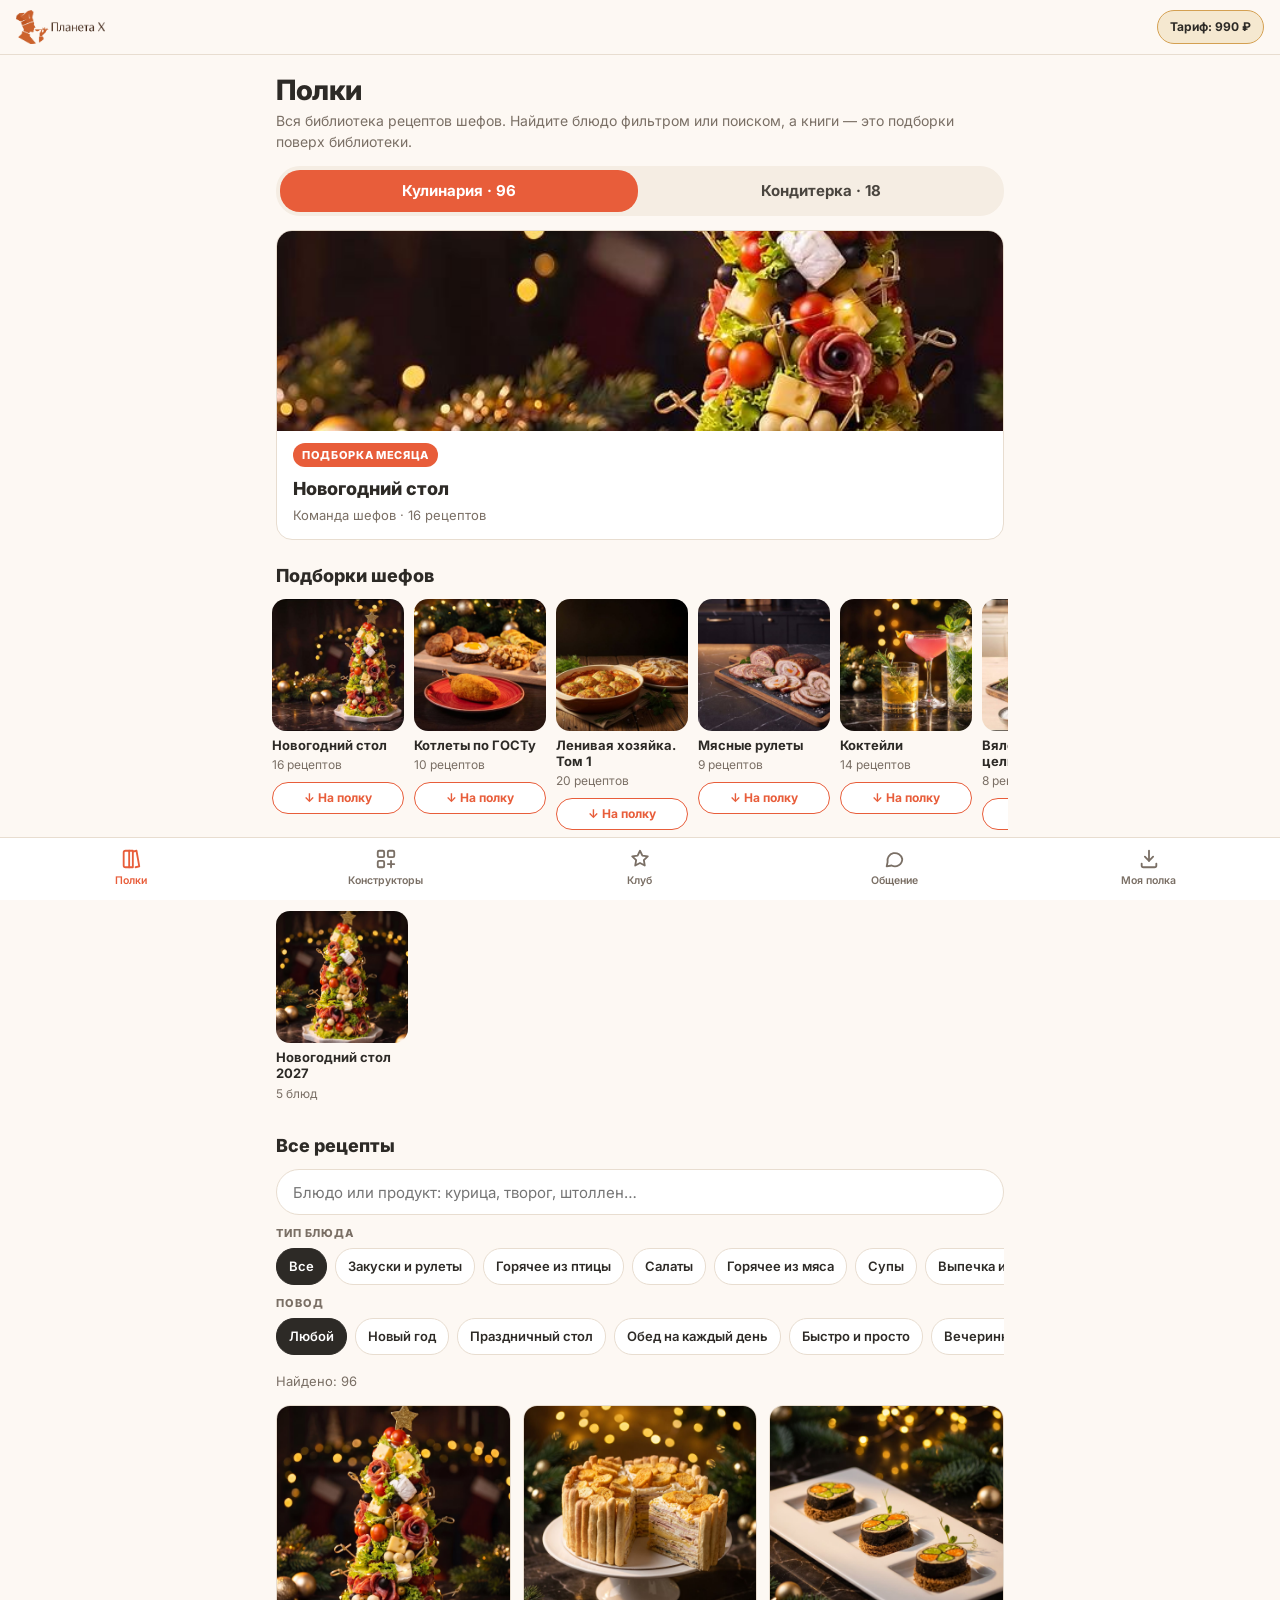
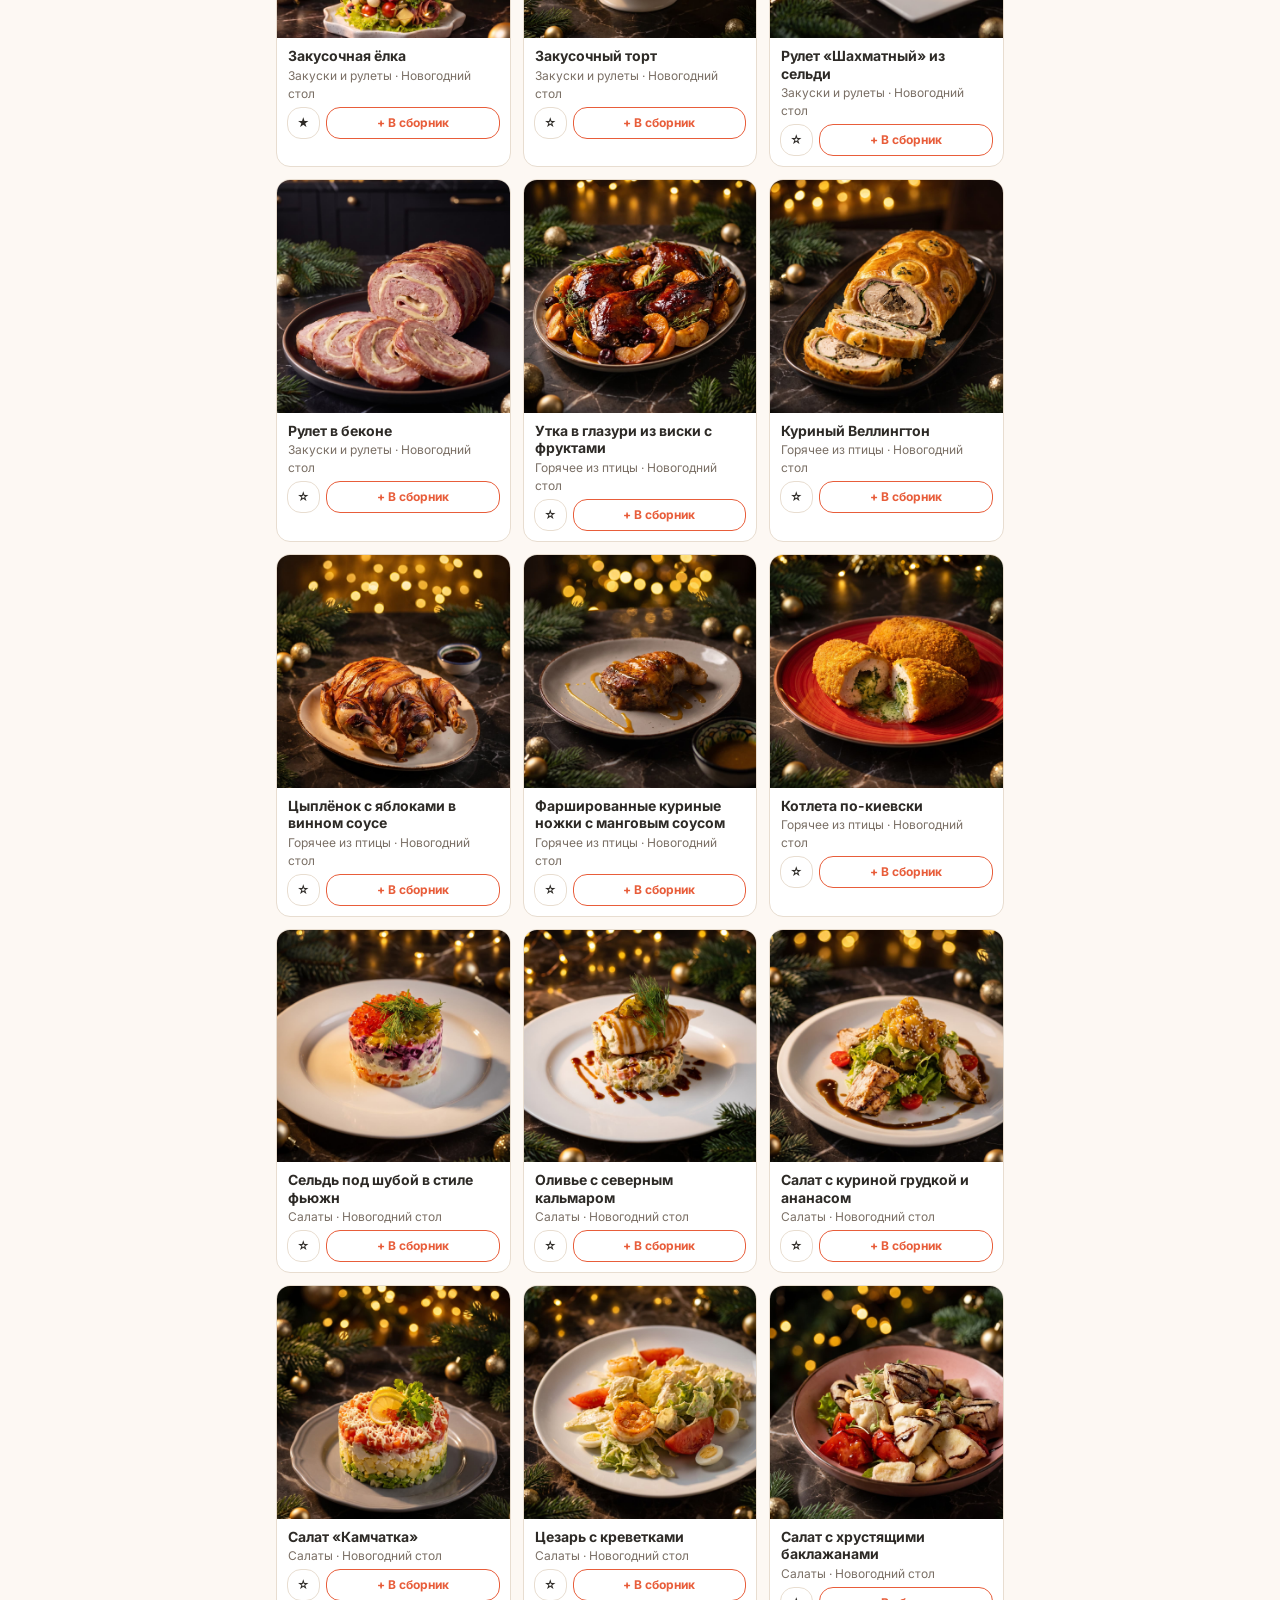
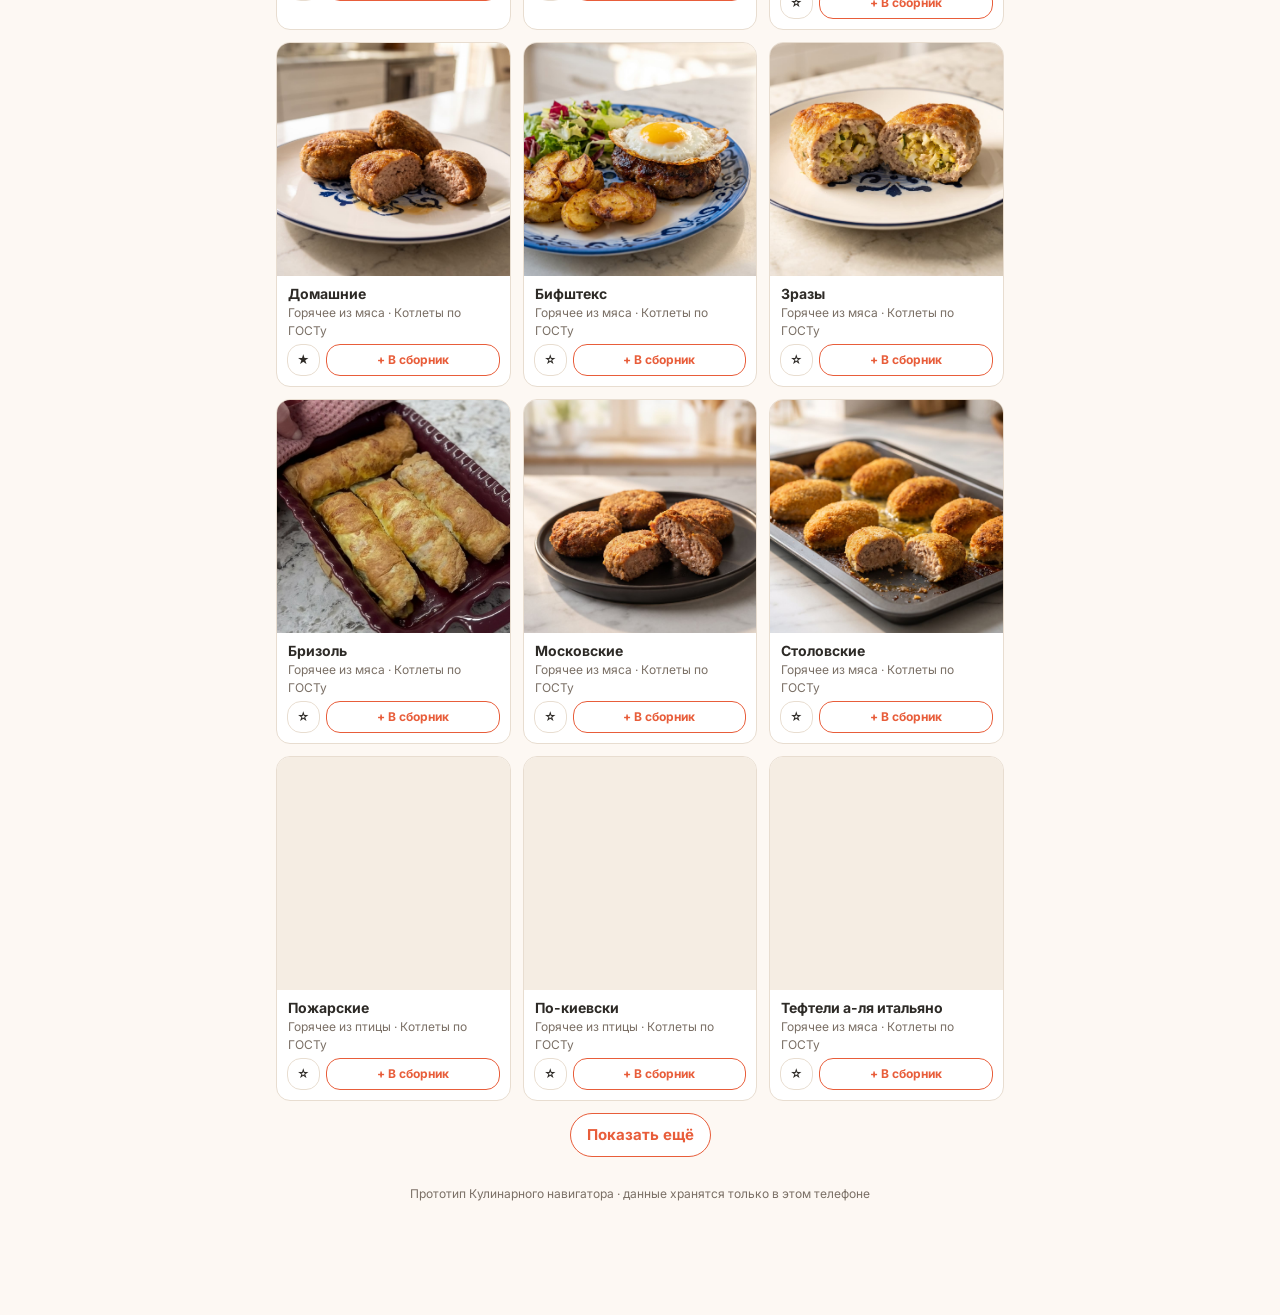
==== reset.html @ b21b353a "Страница сброса reset.html" ====
<!doctype html>
<html lang="ru"><head><meta charset="utf-8"><meta name="viewport" content="width=device-width,initial-scale=1"><meta name="robots" content="noindex">
<title>Обновление навигатора</title>
<style>body{margin:0;font:16px/1.5 Inter,"Segoe UI",system-ui,sans-serif;background:#FDF8F3;color:#2D2A26;display:grid;place-items:center;min-height:100vh;padding:24px;text-align:center}</style></head>
<body><div><h2>Обновляю приложение…</h2><p id="s">Очищаю старую сохранённую версию</p></div>
<script>
(async () => {
  const s = document.getElementById("s");
  try { if ("serviceWorker" in navigator) for (const r of await navigator.serviceWorker.getRegistrations()) await r.unregister(); } catch (_) {}
  try { if (window.caches) for (const k of await caches.keys()) await caches.delete(k); } catch (_) {}
  s.textContent = "Готово, открываю навигатор…";
  setTimeout(() => location.replace("./?demo&v=" + Date.now()), 900);
})();
</script></body></html>
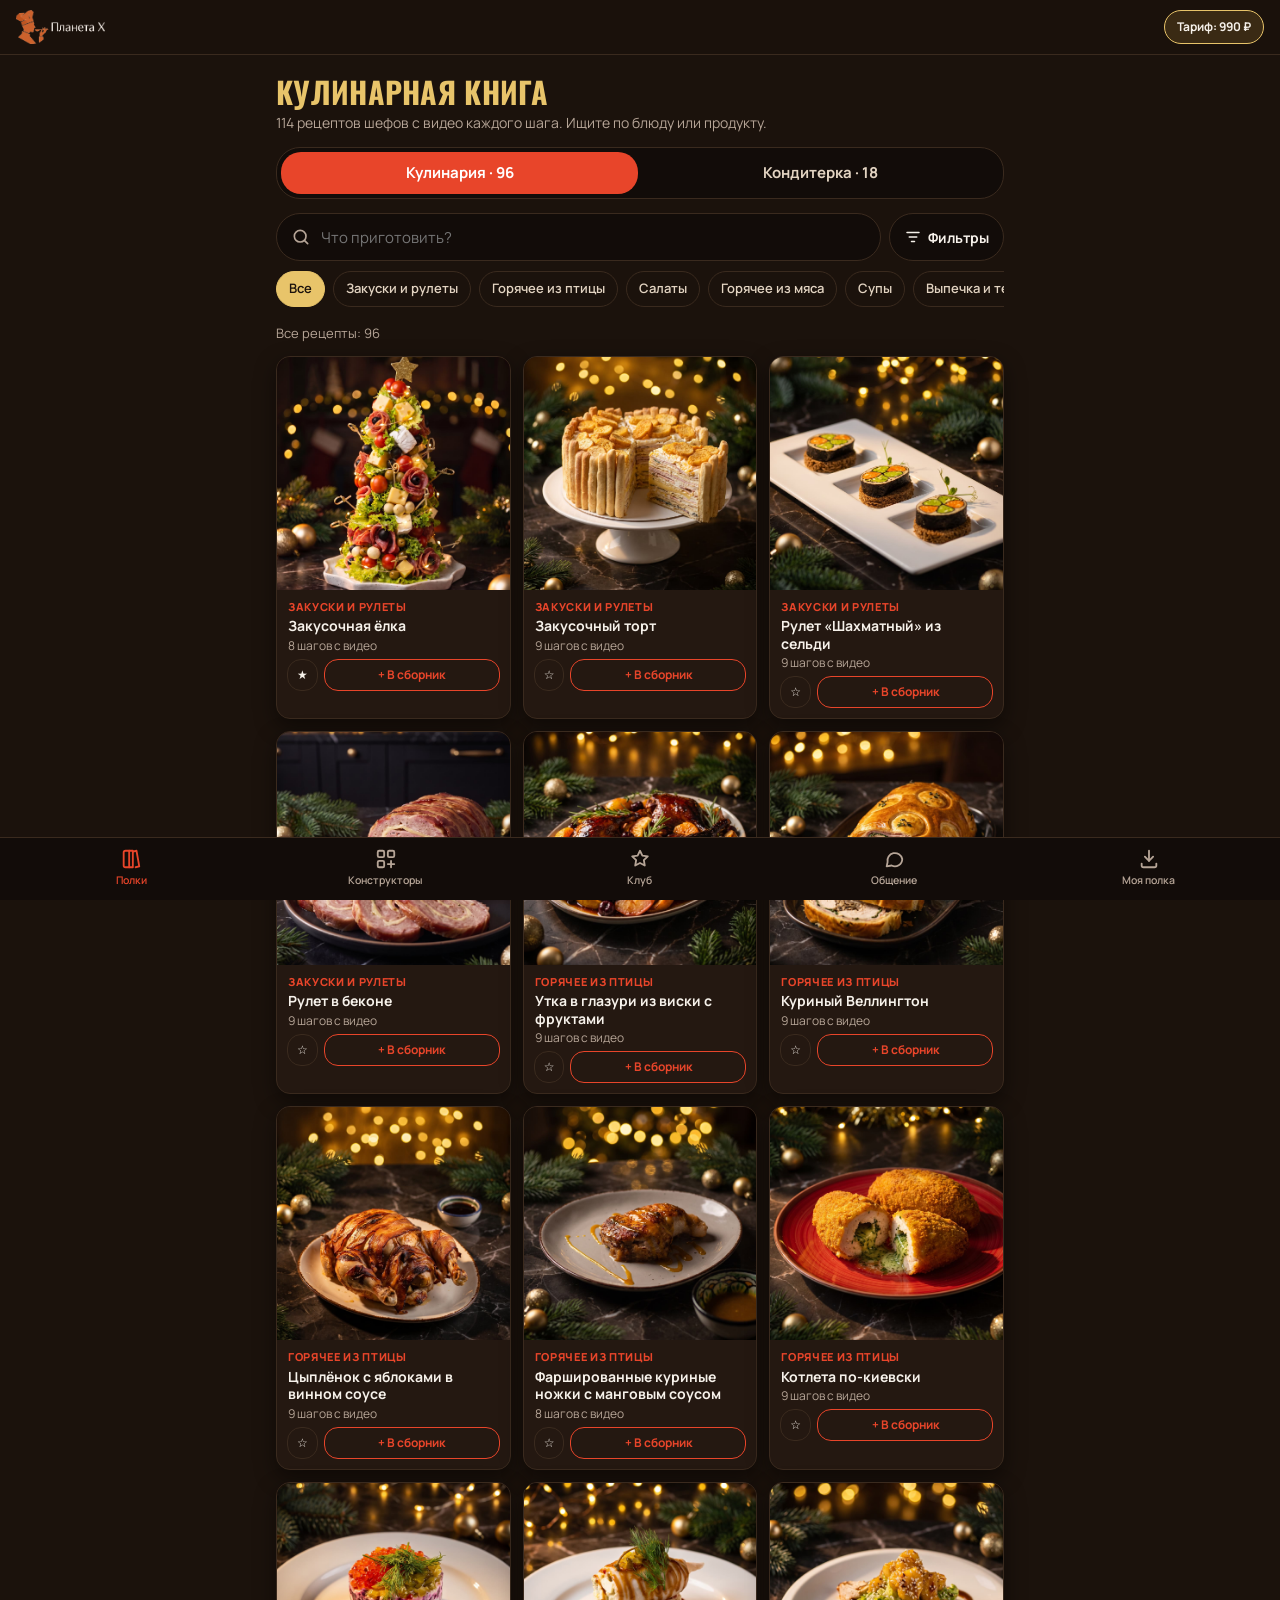
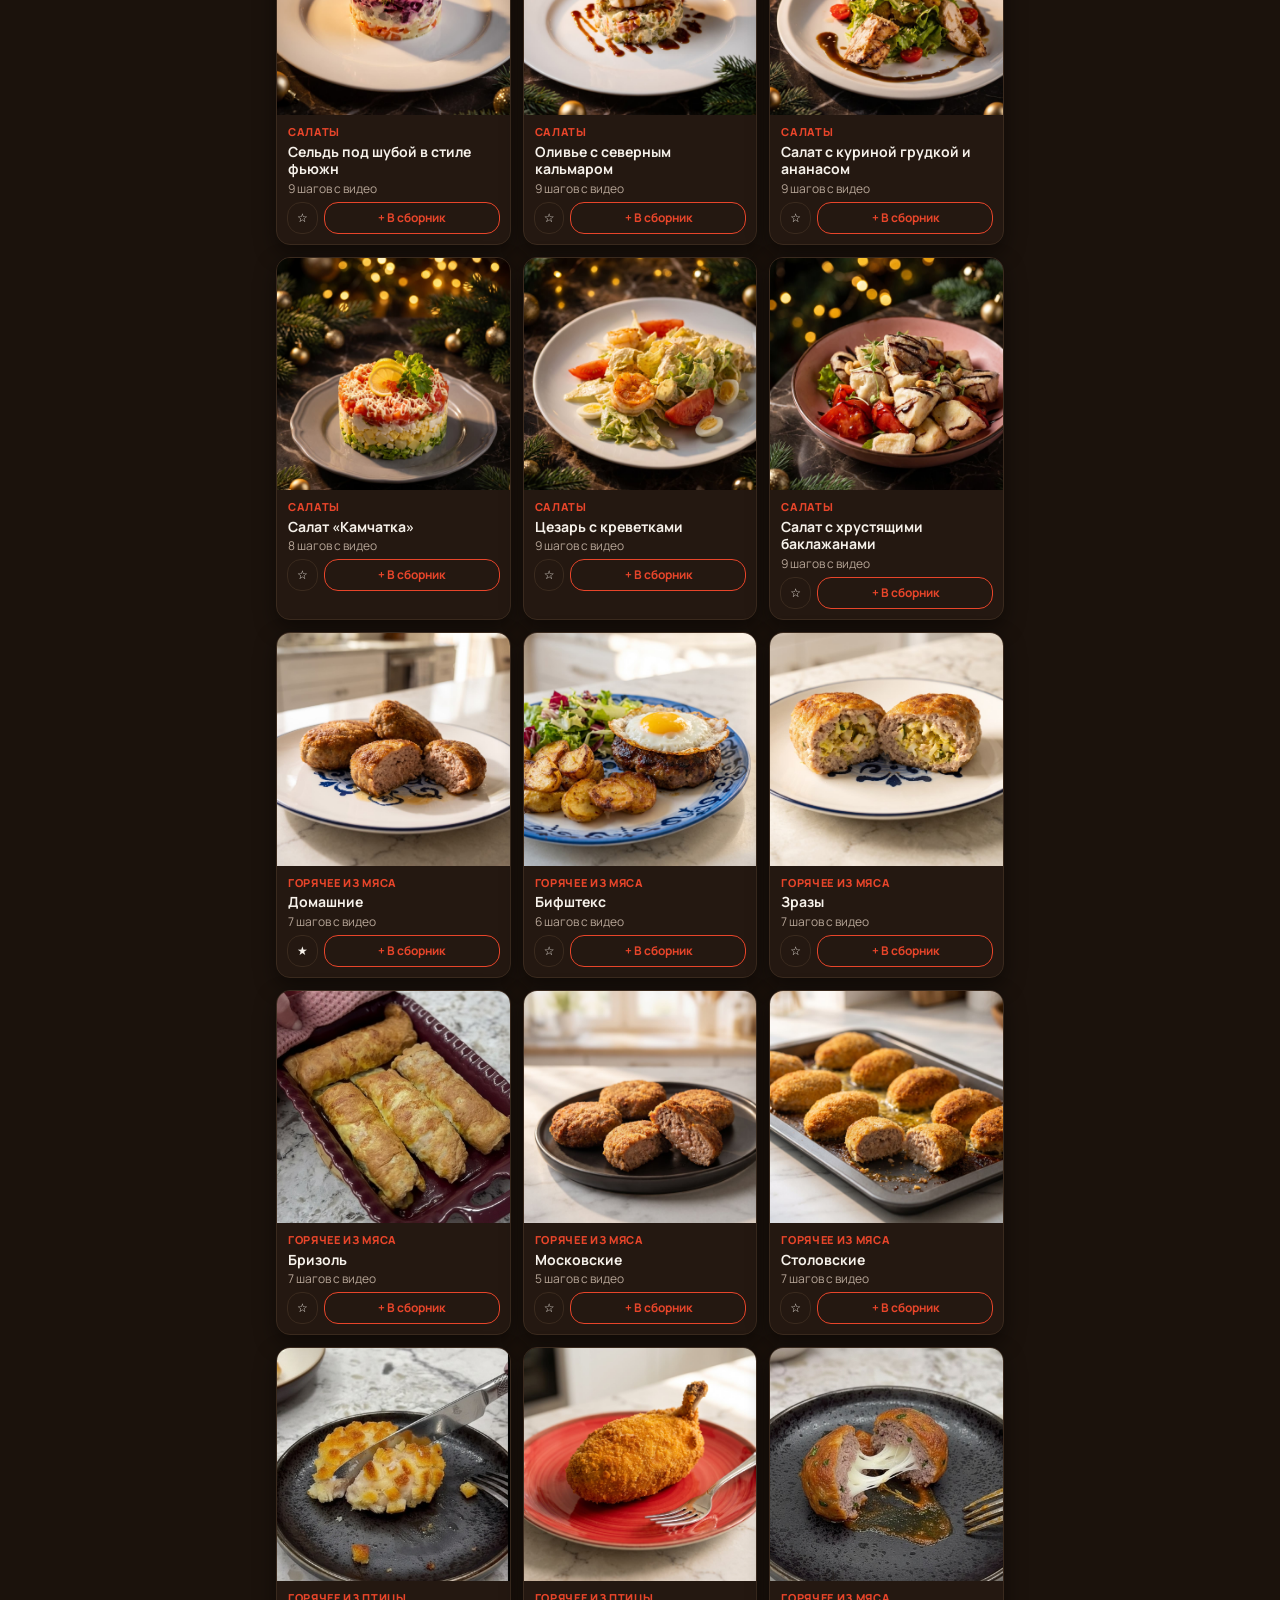
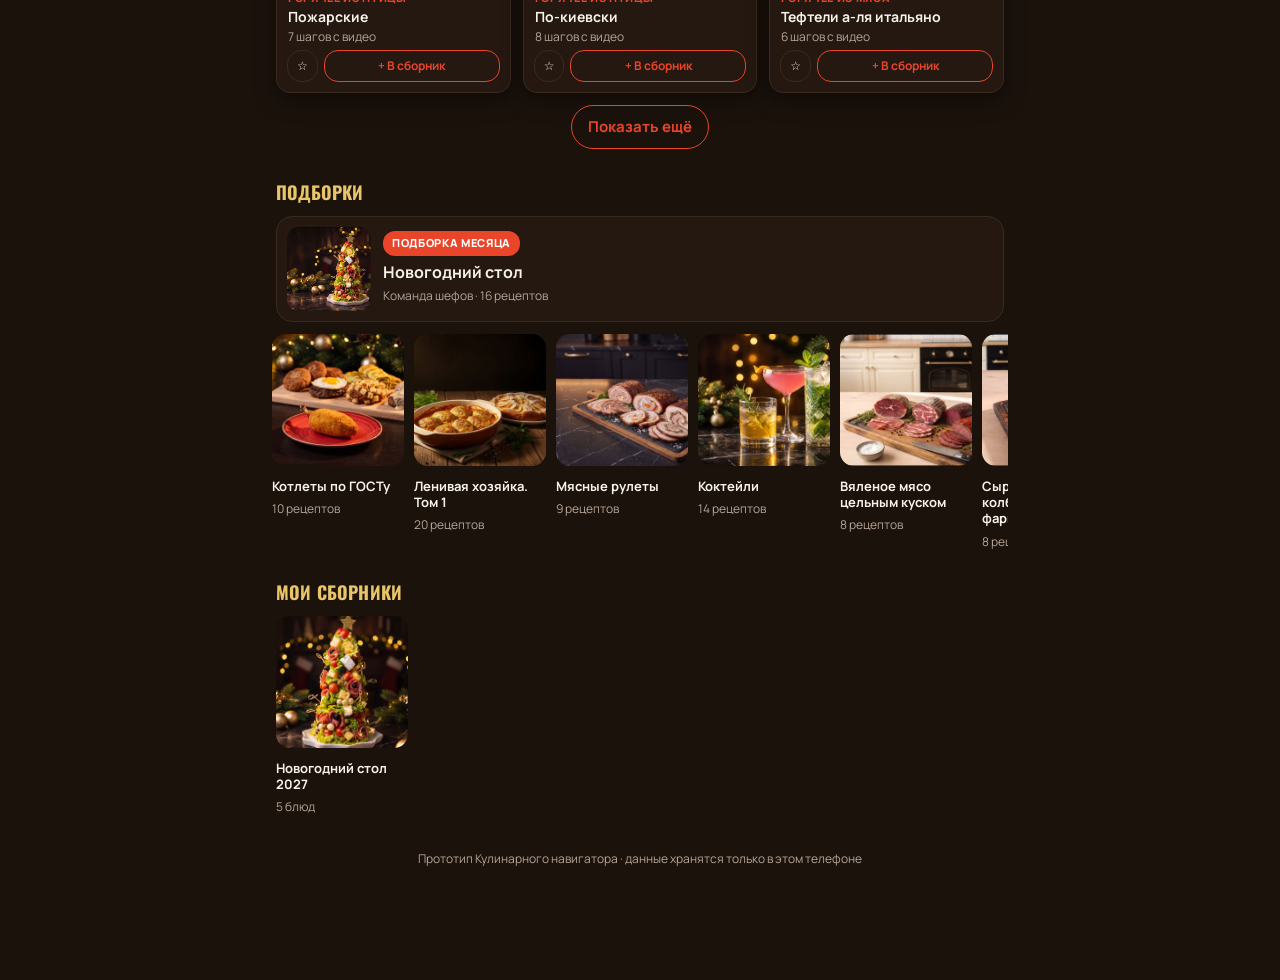
==== commit ab52ca38: "Обновления приходят сразу: код без кеша браузера, версия в ссылках" ====
--- a/reset.html
+++ b/reset.html
@@ -8,6 +8,7 @@
   const s = document.getElementById("s");
   try { if ("serviceWorker" in navigator) for (const r of await navigator.serviceWorker.getRegistrations()) await r.unregister(); } catch (_) {}
   try { if (window.caches) for (const k of await caches.keys()) await caches.delete(k); } catch (_) {}
+  try { await fetch("app.css?v=" + Date.now(), { cache: "reload" }); await fetch("app.js?v=" + Date.now(), { cache: "reload" }); await fetch("./", { cache: "reload" }); await fetch("app.css?v=6", { cache: "reload" }); await fetch("app.js?v=6", { cache: "reload" }); } catch (_) {}
   s.textContent = "Готово, открываю навигатор…";
   setTimeout(() => location.replace("./?demo&v=" + Date.now()), 900);
 })();
